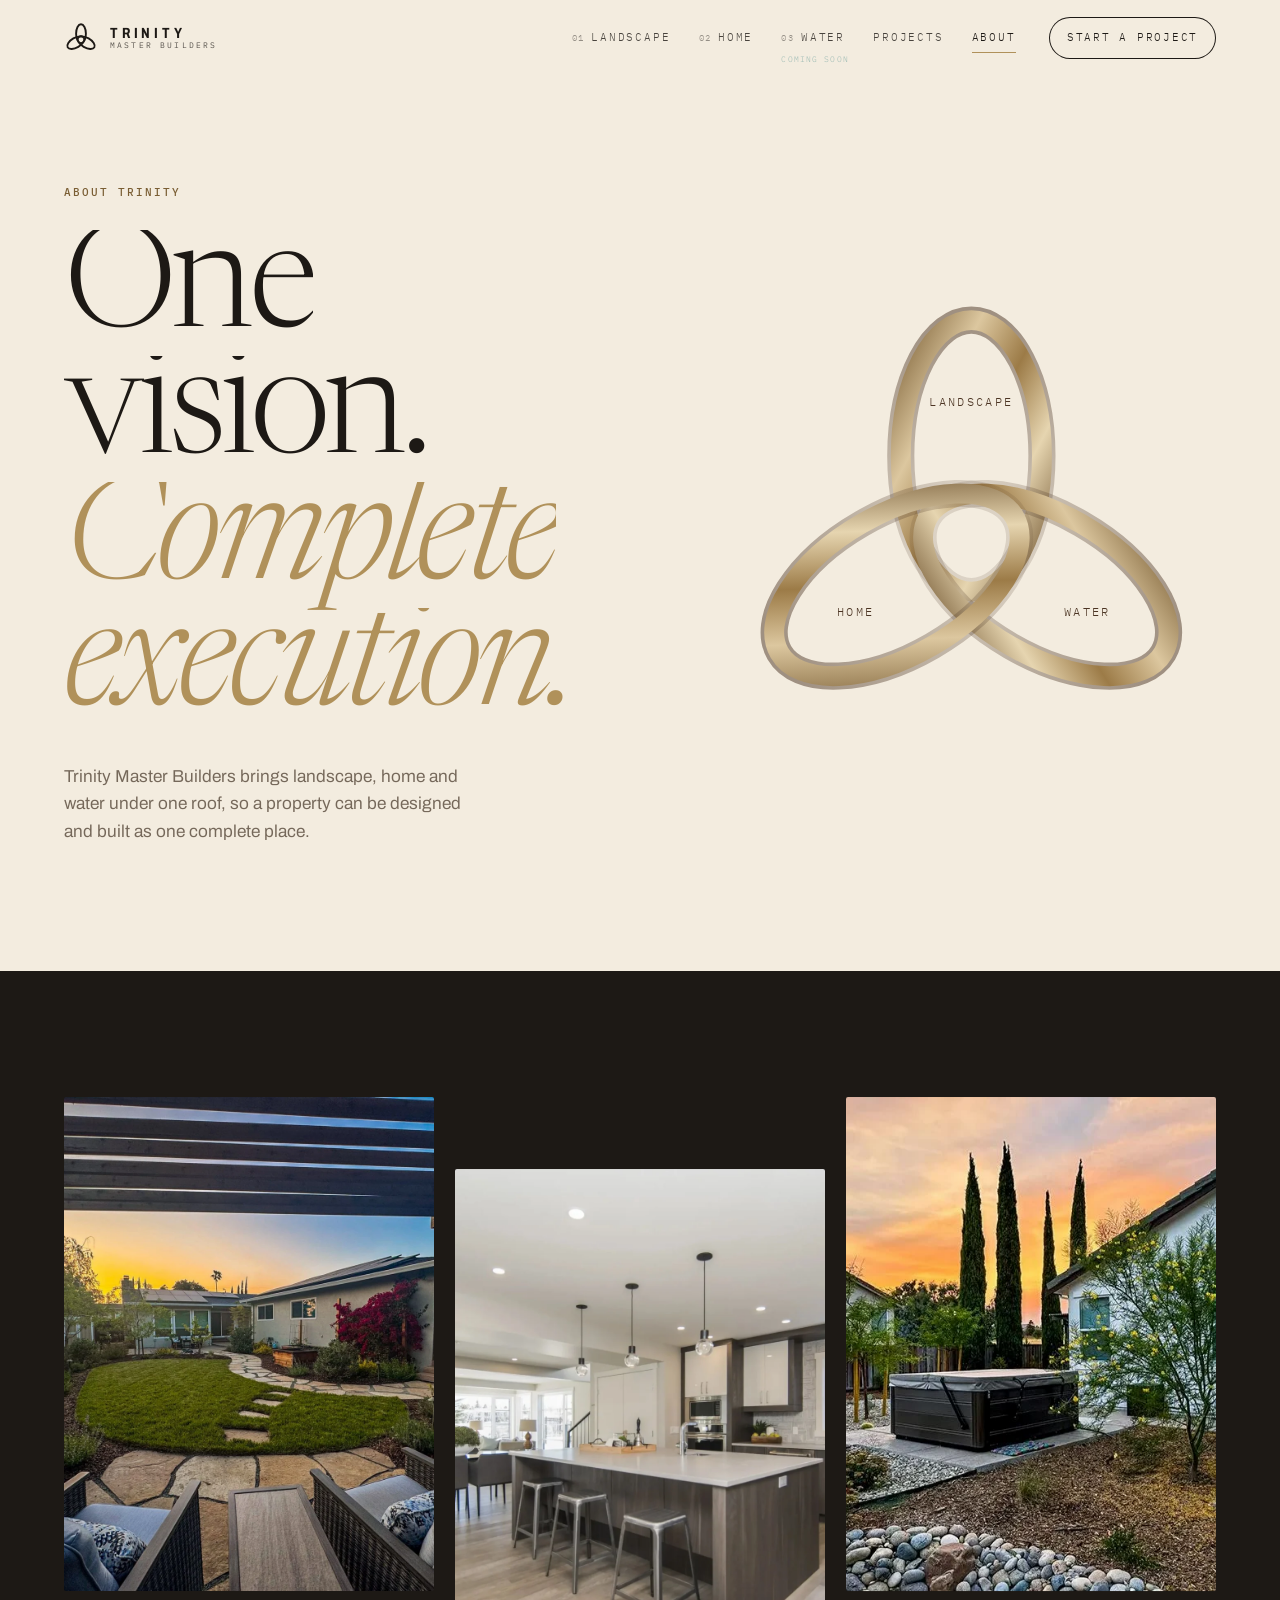
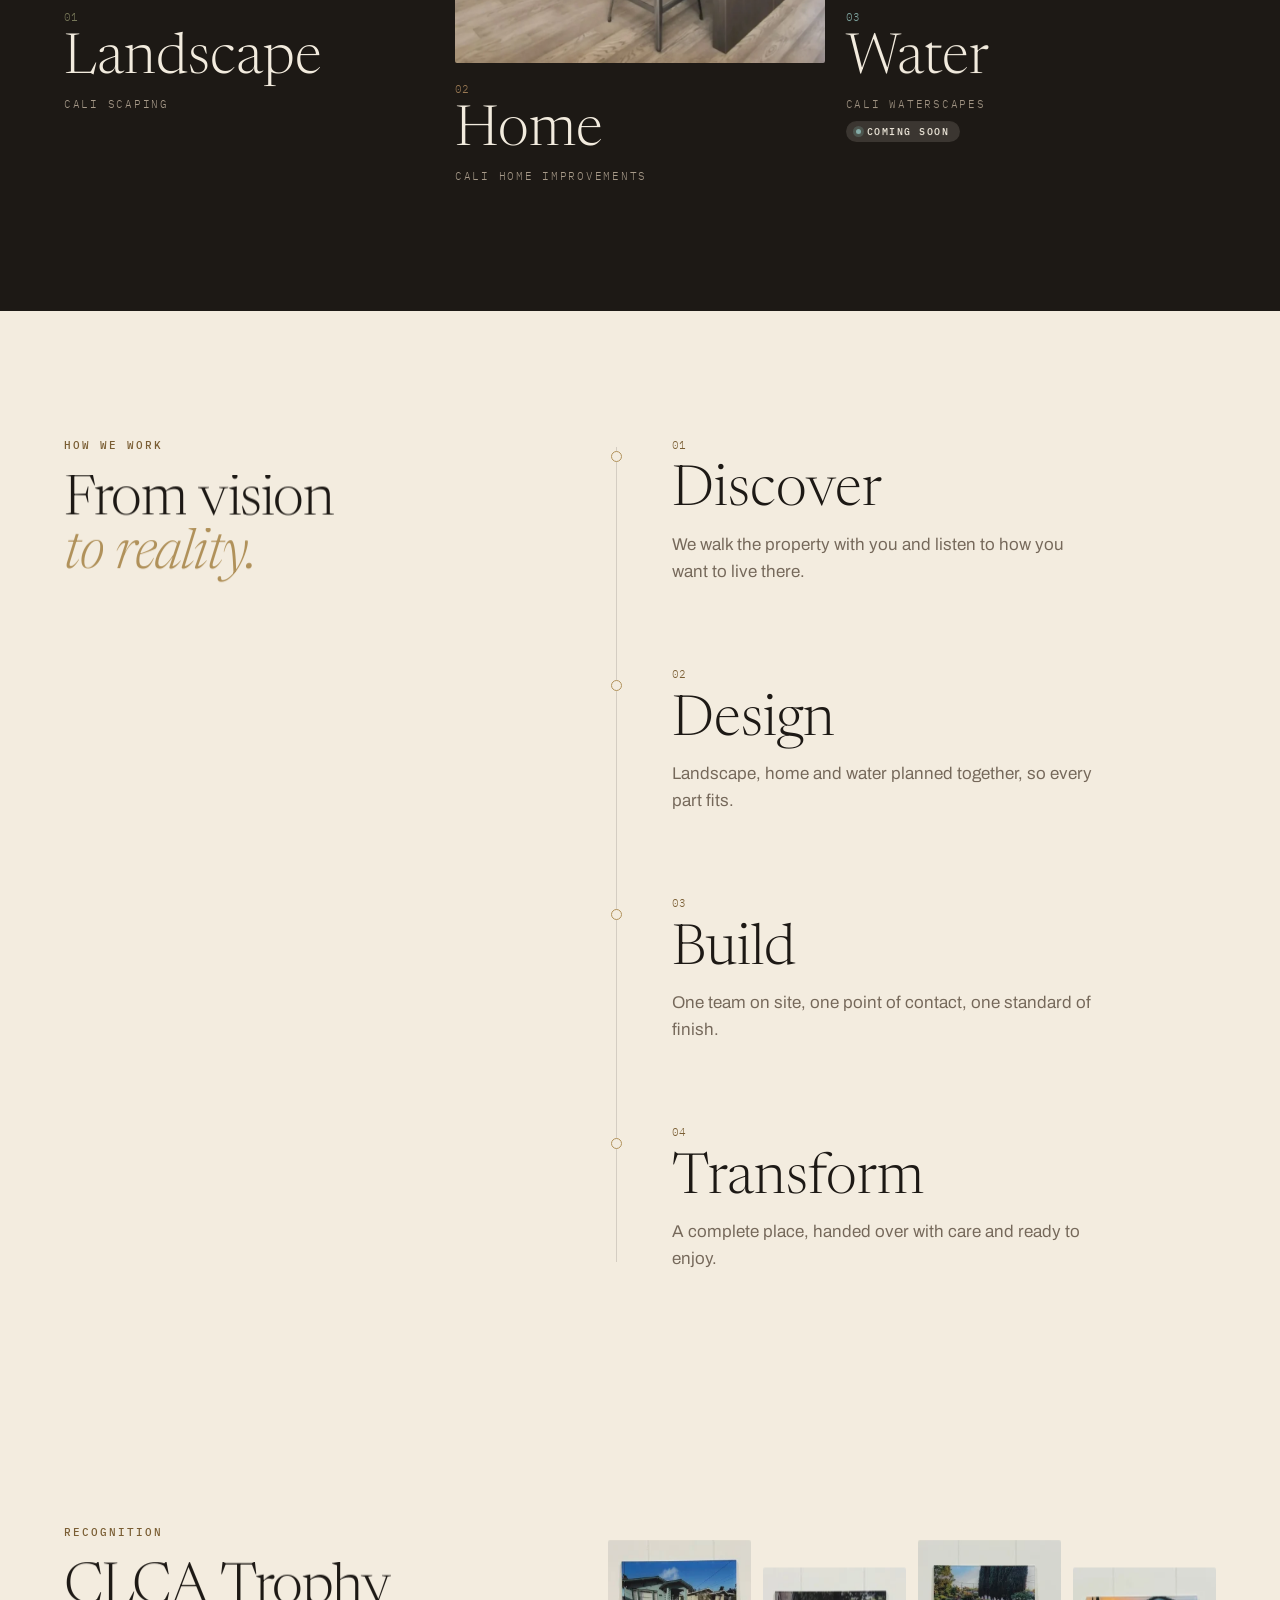
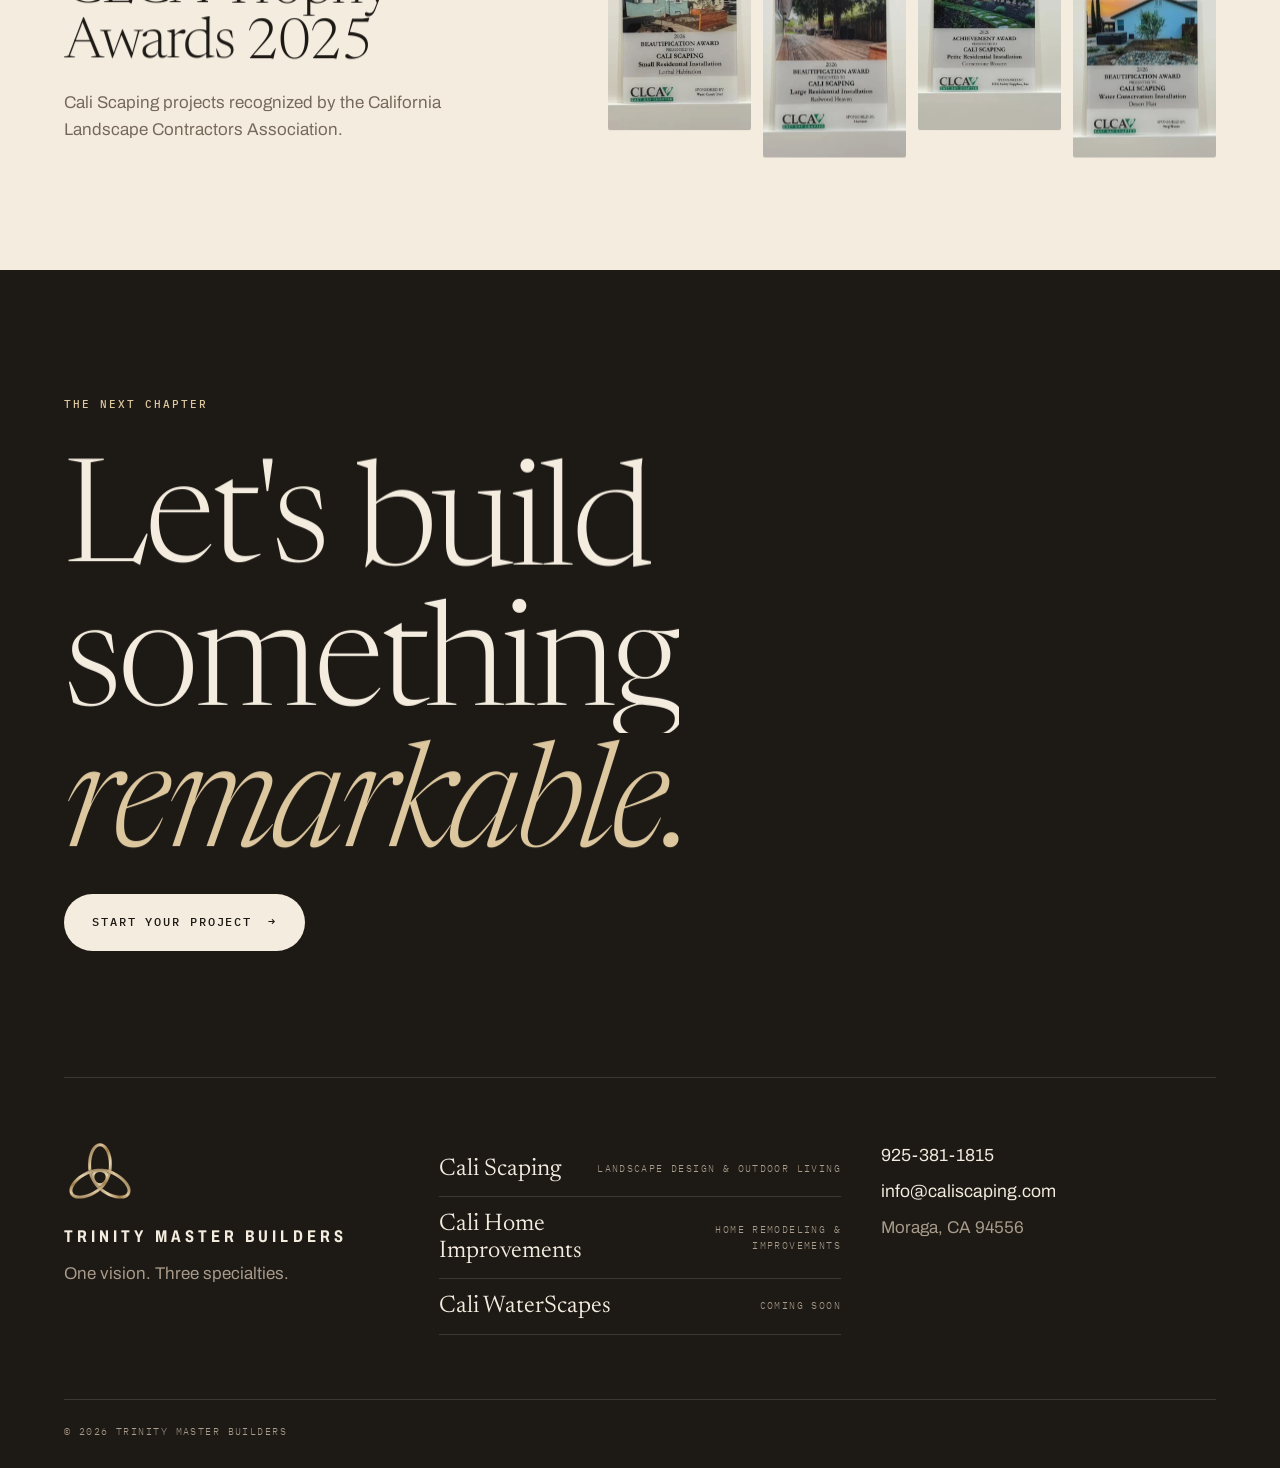
==== about/index.html @ 062528ce "Trinity Master Builders website preview Co-Authored-By: Claude Opus 5.5 <noreply@anthropic.com>" ====
<!doctype html>
<html lang="en-US">
<head>
<meta name="robots" content="noindex, nofollow">
<meta charset="UTF-8">
<meta name="viewport" content="width=device-width, initial-scale=1, viewport-fit=cover">
<meta name="theme-color" content="#1D1915">
<title>About Trinity &#8211; Trinity Master Builders</title>
<meta name='robots' content='max-image-preview:large' />
<link rel="preconnect" href="https://fonts.googleapis.com"><link rel="preconnect" href="https://fonts.gstatic.com" crossorigin>
<script id="trinity-config" type="application/json">{"demo":true,"restUrl":"https:\/\/andcefa90.github.io\/trinity-master-builders\/wp-json\/trinity\/v1\/","nonce":"6b22378cf2","themeUrl":"https:\/\/andcefa90.github.io\/trinity-master-builders\/wp-content\/themes\/trinity","intro":true,"lines":[{"slug":"landscape","name":"Landscape","brand":"Cali Scaping","comingSoon":false,"accent":"#78785A"},{"slug":"home-improvements","name":"Home","brand":"Cali Home Improvements","comingSoon":false,"accent":"#9A7A55"},{"slug":"water","name":"Water","brand":"Cali WaterScapes","comingSoon":true,"accent":"#86AEA9"}]}</script>
<script>(function(d){d.classList.add('js');if(matchMedia('(prefers-reduced-motion: reduce)').matches)d.classList.add('reduced');try{var w=sessionStorage.getItem('trinity-curtain');if(w!==null){d.classList.add('curtain-in');d.setAttribute('data-curtain',w);}}catch(e){}})(document.documentElement);</script>
<link rel='dns-prefetch' href='//fonts.googleapis.com' />
<script>window.dataLayer=window.dataLayer||[];</script>
<link rel="alternate" title="oEmbed (JSON)" type="application/json+oembed" href="https://andcefa90.github.io/trinity-master-builders/wp-json/oembed/1.0/embed?url=http%3A%2F%2F127.0.0.1%3A9400%2Fabout%2F" />
<link rel="alternate" title="oEmbed (XML)" type="text/xml+oembed" href="https://andcefa90.github.io/trinity-master-builders/wp-json/oembed/1.0/embed?url=http%3A%2F%2F127.0.0.1%3A9400%2Fabout%2F&#038;format=xml" />
<meta name="description" content="">
<meta property="og:type" content="website">
<meta property="og:title" content="About Trinity &#8211; Trinity Master Builders">
<meta property="og:description" content="">
<meta property="og:url" content="https://andcefa90.github.io/trinity-master-builders/about/">
<meta property="og:site_name" content="Trinity Master Builders">
<meta property="og:image" content="https://andcefa90.github.io/trinity-master-builders/wp-content/uploads/2026/11/landscape-pergola-sunset-1200x900.webp">
<meta name="twitter:card" content="summary_large_image">
<meta name="twitter:title" content="About Trinity &#8211; Trinity Master Builders">
<meta name="twitter:description" content="">
<meta name="twitter:image" content="https://andcefa90.github.io/trinity-master-builders/wp-content/uploads/2026/11/landscape-pergola-sunset-1200x900.webp">
<style id="wp-img-auto-sizes-contain-inline-css">
img:is([sizes=auto i],[sizes^="auto," i]){contain-intrinsic-size:3000px 1500px}
/*# sourceURL=wp-img-auto-sizes-contain-inline-css */
</style>

<style id="global-styles-inline-css">
:root{--wp--preset--aspect-ratio--square: 1;--wp--preset--aspect-ratio--4-3: 4/3;--wp--preset--aspect-ratio--3-4: 3/4;--wp--preset--aspect-ratio--3-2: 3/2;--wp--preset--aspect-ratio--2-3: 2/3;--wp--preset--aspect-ratio--16-9: 16/9;--wp--preset--aspect-ratio--9-16: 9/16;--wp--preset--color--black: #000000;--wp--preset--color--cyan-bluish-gray: #abb8c3;--wp--preset--color--white: #ffffff;--wp--preset--color--pale-pink: #f78da7;--wp--preset--color--vivid-red: #cf2e2e;--wp--preset--color--luminous-vivid-orange: #ff6900;--wp--preset--color--luminous-vivid-amber: #fcb900;--wp--preset--color--light-green-cyan: #7bdcb5;--wp--preset--color--vivid-green-cyan: #00d084;--wp--preset--color--pale-cyan-blue: #8ed1fc;--wp--preset--color--vivid-cyan-blue: #0693e3;--wp--preset--color--vivid-purple: #9b51e0;--wp--preset--gradient--vivid-cyan-blue-to-vivid-purple: linear-gradient(135deg,rgb(6,147,227) 0%,rgb(155,81,224) 100%);--wp--preset--gradient--light-green-cyan-to-vivid-green-cyan: linear-gradient(135deg,rgb(122,220,180) 0%,rgb(0,208,130) 100%);--wp--preset--gradient--luminous-vivid-amber-to-luminous-vivid-orange: linear-gradient(135deg,rgb(252,185,0) 0%,rgb(255,105,0) 100%);--wp--preset--gradient--luminous-vivid-orange-to-vivid-red: linear-gradient(135deg,rgb(255,105,0) 0%,rgb(207,46,46) 100%);--wp--preset--gradient--very-light-gray-to-cyan-bluish-gray: linear-gradient(135deg,rgb(238,238,238) 0%,rgb(169,184,195) 100%);--wp--preset--gradient--cool-to-warm-spectrum: linear-gradient(135deg,rgb(74,234,220) 0%,rgb(151,120,209) 20%,rgb(207,42,186) 40%,rgb(238,44,130) 60%,rgb(251,105,98) 80%,rgb(254,248,76) 100%);--wp--preset--gradient--blush-light-purple: linear-gradient(135deg,rgb(255,206,236) 0%,rgb(152,150,240) 100%);--wp--preset--gradient--blush-bordeaux: linear-gradient(135deg,rgb(254,205,165) 0%,rgb(254,45,45) 50%,rgb(107,0,62) 100%);--wp--preset--gradient--luminous-dusk: linear-gradient(135deg,rgb(255,203,112) 0%,rgb(199,81,192) 50%,rgb(65,88,208) 100%);--wp--preset--gradient--pale-ocean: linear-gradient(135deg,rgb(255,245,203) 0%,rgb(182,227,212) 50%,rgb(51,167,181) 100%);--wp--preset--gradient--electric-grass: linear-gradient(135deg,rgb(202,248,128) 0%,rgb(113,206,126) 100%);--wp--preset--gradient--midnight: linear-gradient(135deg,rgb(2,3,129) 0%,rgb(40,116,252) 100%);--wp--preset--font-size--small: 13px;--wp--preset--font-size--medium: 20px;--wp--preset--font-size--large: 36px;--wp--preset--font-size--x-large: 42px;--wp--preset--spacing--20: 0.44rem;--wp--preset--spacing--30: 0.67rem;--wp--preset--spacing--40: 1rem;--wp--preset--spacing--50: 1.5rem;--wp--preset--spacing--60: 2.25rem;--wp--preset--spacing--70: 3.38rem;--wp--preset--spacing--80: 5.06rem;--wp--preset--shadow--natural: 6px 6px 9px rgba(0, 0, 0, 0.2);--wp--preset--shadow--deep: 12px 12px 50px rgba(0, 0, 0, 0.4);--wp--preset--shadow--sharp: 6px 6px 0px rgba(0, 0, 0, 0.2);--wp--preset--shadow--outlined: 6px 6px 0px -3px rgb(255, 255, 255), 6px 6px rgb(0, 0, 0);--wp--preset--shadow--crisp: 6px 6px 0px rgb(0, 0, 0);}.wp-block-button{--wp--preset--dimension--25: 25%;--wp--preset--dimension--50: 50%;--wp--preset--dimension--75: 75%;--wp--preset--dimension--100: 100%;}:where(body) { margin: 0; }:where(.is-layout-flex){gap: 0.5em;}:where(.is-layout-grid){gap: 0.5em;}body .is-layout-flex{display: flex;}.is-layout-flex{flex-wrap: wrap;align-items: center;}.is-layout-flex > :is(*, div){margin: 0;}body .is-layout-grid{display: grid;}.is-layout-grid > :is(*, div){margin: 0;}body{padding-top: 0px;padding-right: 0px;padding-bottom: 0px;padding-left: 0px;}:root :where(.wp-element-button, .wp-block-button__link){background-color: #32373c;border-width: 0;color: #fff;font-family: inherit;font-size: inherit;font-style: inherit;font-weight: inherit;letter-spacing: inherit;line-height: inherit;padding-top: calc(0.667em + 2px);padding-right: calc(1.333em + 2px);padding-bottom: calc(0.667em + 2px);padding-left: calc(1.333em + 2px);text-decoration: none;text-transform: inherit;}.has-black-color{color: var(--wp--preset--color--black) !important;}.has-cyan-bluish-gray-color{color: var(--wp--preset--color--cyan-bluish-gray) !important;}.has-white-color{color: var(--wp--preset--color--white) !important;}.has-pale-pink-color{color: var(--wp--preset--color--pale-pink) !important;}.has-vivid-red-color{color: var(--wp--preset--color--vivid-red) !important;}.has-luminous-vivid-orange-color{color: var(--wp--preset--color--luminous-vivid-orange) !important;}.has-luminous-vivid-amber-color{color: var(--wp--preset--color--luminous-vivid-amber) !important;}.has-light-green-cyan-color{color: var(--wp--preset--color--light-green-cyan) !important;}.has-vivid-green-cyan-color{color: var(--wp--preset--color--vivid-green-cyan) !important;}.has-pale-cyan-blue-color{color: var(--wp--preset--color--pale-cyan-blue) !important;}.has-vivid-cyan-blue-color{color: var(--wp--preset--color--vivid-cyan-blue) !important;}.has-vivid-purple-color{color: var(--wp--preset--color--vivid-purple) !important;}.has-black-background-color{background-color: var(--wp--preset--color--black) !important;}.has-cyan-bluish-gray-background-color{background-color: var(--wp--preset--color--cyan-bluish-gray) !important;}.has-white-background-color{background-color: var(--wp--preset--color--white) !important;}.has-pale-pink-background-color{background-color: var(--wp--preset--color--pale-pink) !important;}.has-vivid-red-background-color{background-color: var(--wp--preset--color--vivid-red) !important;}.has-luminous-vivid-orange-background-color{background-color: var(--wp--preset--color--luminous-vivid-orange) !important;}.has-luminous-vivid-amber-background-color{background-color: var(--wp--preset--color--luminous-vivid-amber) !important;}.has-light-green-cyan-background-color{background-color: var(--wp--preset--color--light-green-cyan) !important;}.has-vivid-green-cyan-background-color{background-color: var(--wp--preset--color--vivid-green-cyan) !important;}.has-pale-cyan-blue-background-color{background-color: var(--wp--preset--color--pale-cyan-blue) !important;}.has-vivid-cyan-blue-background-color{background-color: var(--wp--preset--color--vivid-cyan-blue) !important;}.has-vivid-purple-background-color{background-color: var(--wp--preset--color--vivid-purple) !important;}.has-black-border-color{border-color: var(--wp--preset--color--black) !important;}.has-cyan-bluish-gray-border-color{border-color: var(--wp--preset--color--cyan-bluish-gray) !important;}.has-white-border-color{border-color: var(--wp--preset--color--white) !important;}.has-pale-pink-border-color{border-color: var(--wp--preset--color--pale-pink) !important;}.has-vivid-red-border-color{border-color: var(--wp--preset--color--vivid-red) !important;}.has-luminous-vivid-orange-border-color{border-color: var(--wp--preset--color--luminous-vivid-orange) !important;}.has-luminous-vivid-amber-border-color{border-color: var(--wp--preset--color--luminous-vivid-amber) !important;}.has-light-green-cyan-border-color{border-color: var(--wp--preset--color--light-green-cyan) !important;}.has-vivid-green-cyan-border-color{border-color: var(--wp--preset--color--vivid-green-cyan) !important;}.has-pale-cyan-blue-border-color{border-color: var(--wp--preset--color--pale-cyan-blue) !important;}.has-vivid-cyan-blue-border-color{border-color: var(--wp--preset--color--vivid-cyan-blue) !important;}.has-vivid-purple-border-color{border-color: var(--wp--preset--color--vivid-purple) !important;}.has-vivid-cyan-blue-to-vivid-purple-gradient-background{background: var(--wp--preset--gradient--vivid-cyan-blue-to-vivid-purple) !important;}.has-light-green-cyan-to-vivid-green-cyan-gradient-background{background: var(--wp--preset--gradient--light-green-cyan-to-vivid-green-cyan) !important;}.has-luminous-vivid-amber-to-luminous-vivid-orange-gradient-background{background: var(--wp--preset--gradient--luminous-vivid-amber-to-luminous-vivid-orange) !important;}.has-luminous-vivid-orange-to-vivid-red-gradient-background{background: var(--wp--preset--gradient--luminous-vivid-orange-to-vivid-red) !important;}.has-very-light-gray-to-cyan-bluish-gray-gradient-background{background: var(--wp--preset--gradient--very-light-gray-to-cyan-bluish-gray) !important;}.has-cool-to-warm-spectrum-gradient-background{background: var(--wp--preset--gradient--cool-to-warm-spectrum) !important;}.has-blush-light-purple-gradient-background{background: var(--wp--preset--gradient--blush-light-purple) !important;}.has-blush-bordeaux-gradient-background{background: var(--wp--preset--gradient--blush-bordeaux) !important;}.has-luminous-dusk-gradient-background{background: var(--wp--preset--gradient--luminous-dusk) !important;}.has-pale-ocean-gradient-background{background: var(--wp--preset--gradient--pale-ocean) !important;}.has-electric-grass-gradient-background{background: var(--wp--preset--gradient--electric-grass) !important;}.has-midnight-gradient-background{background: var(--wp--preset--gradient--midnight) !important;}.has-small-font-size{font-size: var(--wp--preset--font-size--small) !important;}.has-medium-font-size{font-size: var(--wp--preset--font-size--medium) !important;}.has-large-font-size{font-size: var(--wp--preset--font-size--large) !important;}.has-x-large-font-size{font-size: var(--wp--preset--font-size--x-large) !important;}
/*# sourceURL=global-styles-inline-css */
</style>

<link rel='stylesheet' id='trinity-fonts-css' href='https://fonts.googleapis.com/css2?family=Newsreader:ital,opsz,wght@0,6..72,300..500;1,6..72,300..500&#038;family=Archivo:wdth,wght@62..125,300..700&#038;family=IBM+Plex+Mono:wght@400;500&#038;display=swap' media='all' />
<link rel='stylesheet' id='trinity-tokens-css' href='https://andcefa90.github.io/trinity-master-builders/wp-content/themes/trinity/assets/css/tokens.css?ver=1.0.0' media='all' />
<link rel='stylesheet' id='trinity-base-css' href='https://andcefa90.github.io/trinity-master-builders/wp-content/themes/trinity/assets/css/base.css?ver=1.0.0' media='all' />
<link rel='stylesheet' id='trinity-components-css' href='https://andcefa90.github.io/trinity-master-builders/wp-content/themes/trinity/assets/css/components.css?ver=1.0.0' media='all' />
<link rel='stylesheet' id='trinity-view-css' href='https://andcefa90.github.io/trinity-master-builders/wp-content/themes/trinity/assets/css/page.css?ver=1.0.0' media='all' />
<script data-wp-strategy="defer" defer id="gsap-js" src="https://andcefa90.github.io/trinity-master-builders/wp-content/themes/trinity/assets/vendor/gsap.min.js?ver=3.12.5"></script>
<script data-wp-strategy="defer" defer id="gsap-scrolltrigger-js" src="https://andcefa90.github.io/trinity-master-builders/wp-content/themes/trinity/assets/vendor/ScrollTrigger.min.js?ver=3.12.5"></script>
<script data-wp-strategy="defer" defer id="lenis-js" src="https://andcefa90.github.io/trinity-master-builders/wp-content/themes/trinity/assets/vendor/lenis.min.js?ver=1.1.13"></script>
<link rel="https://api.w.org/" href="https://andcefa90.github.io/trinity-master-builders/wp-json/" /><link rel="alternate" title="JSON" type="application/json" href="https://andcefa90.github.io/trinity-master-builders/wp-json/wp/v2/pages/57" /><link rel="EditURI" type="application/rsd+xml" title="RSD" href="https://andcefa90.github.io/trinity-master-builders/xmlrpc.php?rsd" />
<link rel="canonical" href="https://andcefa90.github.io/trinity-master-builders/about/" />
<link rel='shortlink' href='https://andcefa90.github.io/trinity-master-builders/?p=57' />
</head>
<body class="wp-singular page-template-default page page-id-57 wp-embed-responsive wp-theme-trinity">
<a class="skip-link" href="#main">Skip to content</a>


<div class="curtain" aria-hidden="true"><div class="curtain__panel"></div><div class="curtain__mark"><svg class="tri tri--curtain" viewBox="-270 -265 540 470" aria-hidden="true" focusable="false"><defs><linearGradient id="tri36071" x1="0" y1="0" x2="1" y2="1"><stop offset="0" stop-color="#7A5E34"/><stop offset=".28" stop-color="#DCC79F"/><stop offset=".5" stop-color="#9C7B47"/><stop offset=".72" stop-color="#E6D5B0"/><stop offset="1" stop-color="#6B4F2A"/></linearGradient><linearGradient id="tri36071d" x1="0" y1="0" x2="0" y2="1"><stop offset="0" stop-color="#4B3423" stop-opacity=".5"/><stop offset="1" stop-color="#4B3423" stop-opacity=".12"/></linearGradient></defs><g class="tri__g" data-ring="0" transform="rotate(0)"><ellipse class="tri__guide" cx="0" cy="-95" rx="78" ry="150"/><ellipse class="tri__shade" cx="0" cy="-95" rx="78" ry="150" stroke="url(#tri36071d)"/><ellipse class="tri__ring" cx="0" cy="-95" rx="78" ry="150" stroke="currentColor"/></g><g class="tri__g" data-ring="1" transform="rotate(120)"><ellipse class="tri__guide" cx="0" cy="-95" rx="78" ry="150"/><ellipse class="tri__shade" cx="0" cy="-95" rx="78" ry="150" stroke="url(#tri36071d)"/><ellipse class="tri__ring" cx="0" cy="-95" rx="78" ry="150" stroke="currentColor"/></g><g class="tri__g" data-ring="2" transform="rotate(240)"><ellipse class="tri__guide" cx="0" cy="-95" rx="78" ry="150"/><ellipse class="tri__shade" cx="0" cy="-95" rx="78" ry="150" stroke="url(#tri36071d)"/><ellipse class="tri__ring" cx="0" cy="-95" rx="78" ry="150" stroke="currentColor"/></g></svg></div></div>

<header class="site-header" id="site-header">
	<div class="site-header__inner">
		<a class="brand" href="https://andcefa90.github.io/trinity-master-builders/" aria-label="Trinity Master Builders, home">
			<svg class="tri tri--brand" viewBox="-270 -265 540 470" aria-hidden="true" focusable="false"><defs><linearGradient id="tri52543" x1="0" y1="0" x2="1" y2="1"><stop offset="0" stop-color="#7A5E34"/><stop offset=".28" stop-color="#DCC79F"/><stop offset=".5" stop-color="#9C7B47"/><stop offset=".72" stop-color="#E6D5B0"/><stop offset="1" stop-color="#6B4F2A"/></linearGradient><linearGradient id="tri52543d" x1="0" y1="0" x2="0" y2="1"><stop offset="0" stop-color="#4B3423" stop-opacity=".5"/><stop offset="1" stop-color="#4B3423" stop-opacity=".12"/></linearGradient></defs><g class="tri__g" data-ring="0" transform="rotate(0)"><ellipse class="tri__guide" cx="0" cy="-95" rx="78" ry="150"/><ellipse class="tri__shade" cx="0" cy="-95" rx="78" ry="150" stroke="url(#tri52543d)"/><ellipse class="tri__ring" cx="0" cy="-95" rx="78" ry="150" stroke="currentColor"/></g><g class="tri__g" data-ring="1" transform="rotate(120)"><ellipse class="tri__guide" cx="0" cy="-95" rx="78" ry="150"/><ellipse class="tri__shade" cx="0" cy="-95" rx="78" ry="150" stroke="url(#tri52543d)"/><ellipse class="tri__ring" cx="0" cy="-95" rx="78" ry="150" stroke="currentColor"/></g><g class="tri__g" data-ring="2" transform="rotate(240)"><ellipse class="tri__guide" cx="0" cy="-95" rx="78" ry="150"/><ellipse class="tri__shade" cx="0" cy="-95" rx="78" ry="150" stroke="url(#tri52543d)"/><ellipse class="tri__ring" cx="0" cy="-95" rx="78" ry="150" stroke="currentColor"/></g></svg>			<span class="brand__word">Trinity<span class="brand__sub">Master Builders</span></span>
		</a>
		<nav class="primary-nav" aria-label="Primary">
			<ul>
									<li>
						<a href="https://andcefa90.github.io/trinity-master-builders/landscape/" data-world="landscape" >
							<span class="nav-num">01</span>Landscape													</a>
					</li>
									<li>
						<a href="https://andcefa90.github.io/trinity-master-builders/home-improvements/" data-world="home-improvements" >
							<span class="nav-num">02</span>Home													</a>
					</li>
									<li>
						<a href="https://andcefa90.github.io/trinity-master-builders/water/" data-world="water" >
							<span class="nav-num">03</span>Water							<span class="nav-soon">Coming soon</span>						</a>
					</li>
								<li><a href="https://andcefa90.github.io/trinity-master-builders/projects/" >Projects</a></li>
				<li><a href="https://andcefa90.github.io/trinity-master-builders/about/" aria-current="page">About</a></li>
			</ul>
		</nav>
		<a class="header-cta" href="https://andcefa90.github.io/trinity-master-builders/start/" data-track="cta_click" data-track-label="Header: Start a project">Start a project</a>
		<button class="menu-toggle" type="button" aria-expanded="false" aria-controls="menu-panel"><span class="screen-reader-text">Menu</span><i></i><i></i></button>
	</div>
	<div class="scroll-progress" aria-hidden="true"><i></i></div>
</header>

<div class="menu-panel" id="menu-panel" hidden>
	<nav aria-label="Mobile">
		<ol class="menu-panel__worlds">
							<li style="--accent:#78785A">
					<a href="https://andcefa90.github.io/trinity-master-builders/landscape/" data-world="landscape">
						<span class="menu-panel__media"><img width="300" height="225" src="https://andcefa90.github.io/trinity-master-builders/wp-content/uploads/2026/11/landscape-pergola-sunset-300x225.webp" class="attachment-medium size-medium" alt="" loading="lazy" decoding="async" srcset="https://andcefa90.github.io/trinity-master-builders/wp-content/uploads/2026/11/landscape-pergola-sunset-300x225.webp 300w, https://andcefa90.github.io/trinity-master-builders/wp-content/uploads/2026/11/landscape-pergola-sunset-1024x768.webp 1024w, https://andcefa90.github.io/trinity-master-builders/wp-content/uploads/2026/11/landscape-pergola-sunset-768x576.webp 768w, https://andcefa90.github.io/trinity-master-builders/wp-content/uploads/2026/11/landscape-pergola-sunset-1536x1152.webp 1536w, https://andcefa90.github.io/trinity-master-builders/wp-content/uploads/2026/11/landscape-pergola-sunset-1800x1350.webp 1800w, https://andcefa90.github.io/trinity-master-builders/wp-content/uploads/2026/11/landscape-pergola-sunset-1200x900.webp 1200w, https://andcefa90.github.io/trinity-master-builders/wp-content/uploads/2026/11/landscape-pergola-sunset.webp 1920w" sizes="auto, (max-width: 300px) 100vw, 300px" /></span>
						<span class="menu-panel__label"><small>Cali Scaping</small>Landscape</span>
											</a>
				</li>
							<li style="--accent:#9A7A55">
					<a href="https://andcefa90.github.io/trinity-master-builders/home-improvements/" data-world="home-improvements">
						<span class="menu-panel__media"><img width="300" height="200" src="https://andcefa90.github.io/trinity-master-builders/wp-content/uploads/2026/11/home-kitchen-island-300x200.webp" class="attachment-medium size-medium" alt="" loading="lazy" decoding="async" srcset="https://andcefa90.github.io/trinity-master-builders/wp-content/uploads/2026/11/home-kitchen-island-300x200.webp 300w, https://andcefa90.github.io/trinity-master-builders/wp-content/uploads/2026/11/home-kitchen-island-1024x683.webp 1024w, https://andcefa90.github.io/trinity-master-builders/wp-content/uploads/2026/11/home-kitchen-island-768x512.webp 768w, https://andcefa90.github.io/trinity-master-builders/wp-content/uploads/2026/11/home-kitchen-island-1536x1025.webp 1536w, https://andcefa90.github.io/trinity-master-builders/wp-content/uploads/2026/11/home-kitchen-island-1349x900.webp 1349w, https://andcefa90.github.io/trinity-master-builders/wp-content/uploads/2026/11/home-kitchen-island.webp 1920w" sizes="auto, (max-width: 300px) 100vw, 300px" /></span>
						<span class="menu-panel__label"><small>Cali Home Improvements</small>Home</span>
											</a>
				</li>
							<li style="--accent:#86AEA9">
					<a href="https://andcefa90.github.io/trinity-master-builders/water/" data-world="water">
						<span class="menu-panel__media"><img width="300" height="290" src="https://andcefa90.github.io/trinity-master-builders/wp-content/uploads/2026/11/landscape-spa-300x290.webp" class="attachment-medium size-medium" alt="" loading="lazy" decoding="async" srcset="https://andcefa90.github.io/trinity-master-builders/wp-content/uploads/2026/11/landscape-spa-300x290.webp 300w, https://andcefa90.github.io/trinity-master-builders/wp-content/uploads/2026/11/landscape-spa.webp 628w" sizes="auto, (max-width: 300px) 100vw, 300px" /></span>
						<span class="menu-panel__label"><small>Cali WaterScapes</small>Water</span>
						<span class="badge">Coming soon</span>					</a>
				</li>
					</ol>
		<ul class="menu-panel__links">
			<li><a href="https://andcefa90.github.io/trinity-master-builders/projects/">Projects</a></li>
			<li><a href="https://andcefa90.github.io/trinity-master-builders/about/">About</a></li>
			<li><a href="https://andcefa90.github.io/trinity-master-builders/start/" class="is-accent">Start a project</a></li>
		</ul>
		<p class="menu-panel__contact"><a href="tel:9253811815" data-track="phone_click">925-381-1815</a></p>
	</nav>
</div>

<div class="cursor" aria-hidden="true"><span class="cursor__label"></span></div>

<main id="main" class="site-main">
<section class="about-hero" data-tone="light">
	<div class="wrap about-hero__grid">
		<div>
			<p class="eyebrow">About Trinity</p>
			<h1 class="about-hero__title" data-split>One vision. <em>Complete execution.</em></h1>
			<p class="about-hero__lede">Trinity Master Builders brings landscape, home and water under one roof, so a property can be designed and built as one complete place.</p>
		</div>
		<div class="about-hero__mark" data-module="symbol-draw">
			<svg class="tri tri--about" viewBox="-270 -265 540 470" role="img"><title>Trinity: Landscape, Home and Water</title><defs><linearGradient id="tri6099" x1="0" y1="0" x2="1" y2="1"><stop offset="0" stop-color="#7A5E34"/><stop offset=".28" stop-color="#DCC79F"/><stop offset=".5" stop-color="#9C7B47"/><stop offset=".72" stop-color="#E6D5B0"/><stop offset="1" stop-color="#6B4F2A"/></linearGradient><linearGradient id="tri6099d" x1="0" y1="0" x2="0" y2="1"><stop offset="0" stop-color="#4B3423" stop-opacity=".5"/><stop offset="1" stop-color="#4B3423" stop-opacity=".12"/></linearGradient></defs><g class="tri__g" data-ring="0" transform="rotate(0)"><ellipse class="tri__guide" cx="0" cy="-95" rx="78" ry="150"/><ellipse class="tri__shade" cx="0" cy="-95" rx="78" ry="150" stroke="url(#tri6099d)"/><ellipse class="tri__ring" cx="0" cy="-95" rx="78" ry="150" stroke="url(#tri6099)"/></g><g class="tri__g" data-ring="1" transform="rotate(120)"><ellipse class="tri__guide" cx="0" cy="-95" rx="78" ry="150"/><ellipse class="tri__shade" cx="0" cy="-95" rx="78" ry="150" stroke="url(#tri6099d)"/><ellipse class="tri__ring" cx="0" cy="-95" rx="78" ry="150" stroke="url(#tri6099)"/></g><g class="tri__g" data-ring="2" transform="rotate(240)"><ellipse class="tri__guide" cx="0" cy="-95" rx="78" ry="150"/><ellipse class="tri__shade" cx="0" cy="-95" rx="78" ry="150" stroke="url(#tri6099d)"/><ellipse class="tri__ring" cx="0" cy="-95" rx="78" ry="150" stroke="url(#tri6099)"/></g><text class="tri__label" x="0" y="-150">Landscape</text><text class="tri__label" x="-128" y="82">Home</text><text class="tri__label" x="128" y="82">Water</text></svg>		</div>
	</div>
</section>

<section class="disciplines" data-tone="dark">
	<div class="wrap">
		<ol class="disciplines__list">
							<li style="--accent:#78785A" data-reveal>
					<a href="https://andcefa90.github.io/trinity-master-builders/landscape/" data-world="landscape" data-cursor="Enter">
						<span class="disciplines__media"><img width="900" height="1200" src="https://andcefa90.github.io/trinity-master-builders/wp-content/uploads/2026/11/landscape-pergola-sunset-900x1200.webp" class="attachment-trinity-tall size-trinity-tall" alt="" loading="lazy" decoding="async" /></span>
						<span class="disciplines__n">01</span>
						<span class="disciplines__name">Landscape</span>
						<span class="disciplines__brand">Cali Scaping</span>
											</a>
				</li>
							<li style="--accent:#9A7A55" data-reveal>
					<a href="https://andcefa90.github.io/trinity-master-builders/home-improvements/" data-world="home-improvements" data-cursor="Enter">
						<span class="disciplines__media"><img width="900" height="1200" src="https://andcefa90.github.io/trinity-master-builders/wp-content/uploads/2026/11/home-kitchen-island-900x1200.webp" class="attachment-trinity-tall size-trinity-tall" alt="" loading="lazy" decoding="async" /></span>
						<span class="disciplines__n">02</span>
						<span class="disciplines__name">Home</span>
						<span class="disciplines__brand">Cali Home Improvements</span>
											</a>
				</li>
							<li style="--accent:#86AEA9" data-reveal>
					<a href="https://andcefa90.github.io/trinity-master-builders/water/" data-world="water" data-cursor="Enter">
						<span class="disciplines__media"><img width="628" height="607" src="https://andcefa90.github.io/trinity-master-builders/wp-content/uploads/2026/11/landscape-spa.webp" class="attachment-trinity-tall size-trinity-tall" alt="" loading="lazy" decoding="async" srcset="https://andcefa90.github.io/trinity-master-builders/wp-content/uploads/2026/11/landscape-spa.webp 628w, https://andcefa90.github.io/trinity-master-builders/wp-content/uploads/2026/11/landscape-spa-300x290.webp 300w" sizes="auto, (max-width: 628px) 100vw, 628px" /></span>
						<span class="disciplines__n">03</span>
						<span class="disciplines__name">Water</span>
						<span class="disciplines__brand">Cali WaterScapes</span>
						<span class="badge badge--light">Coming soon</span>					</a>
				</li>
					</ol>
	</div>
</section>


<section class="process" data-tone="light" data-module="process">
	<div class="wrap process__grid">
		<div class="process__side">
			<p class="eyebrow">How we work</p>
			<h2 class="section-title" data-split>From vision <em>to reality.</em></h2>
		</div>
		<ol class="process__steps">
			<span class="process__track" aria-hidden="true"><i></i></span>
							<li class="process__step"><span class="process__n">01</span><h3>Discover</h3><p>We walk the property with you and listen to how you want to live there.</p></li>
							<li class="process__step"><span class="process__n">02</span><h3>Design</h3><p>Landscape, home and water planned together, so every part fits.</p></li>
							<li class="process__step"><span class="process__n">03</span><h3>Build</h3><p>One team on site, one point of contact, one standard of finish.</p></li>
							<li class="process__step"><span class="process__n">04</span><h3>Transform</h3><p>A complete place, handed over with care and ready to enjoy.</p></li>
					</ol>
	</div>
</section>


<section class="proof" data-tone="light" aria-label="Recognition and client words">
	<div class="wrap">
					<div class="proof__award">
				<div class="proof__award-copy">
					<p class="eyebrow">Recognition</p>
					<h2 class="proof__title" data-split>CLCA Trophy Awards 2025</h2>
					<p class="proof__text">Cali Scaping projects recognized by the California Landscape Contractors Association.</p>				</div>
									<ul class="proof__plaques">
													<li data-reveal><img width="768" height="1024" src="https://andcefa90.github.io/trinity-master-builders/wp-content/uploads/2026/11/award-clca-1-768x1024.webp" class="attachment-medium_large size-medium_large" alt="" loading="lazy" decoding="async" sizes="auto, (min-width: 900px) 14vw, 40vw" srcset="https://andcefa90.github.io/trinity-master-builders/wp-content/uploads/2026/11/award-clca-1-768x1024.webp 768w, https://andcefa90.github.io/trinity-master-builders/wp-content/uploads/2026/11/award-clca-1-225x300.webp 225w, https://andcefa90.github.io/trinity-master-builders/wp-content/uploads/2026/11/award-clca-1-1013x1350.webp 1013w, https://andcefa90.github.io/trinity-master-builders/wp-content/uploads/2026/11/award-clca-1-675x900.webp 675w, https://andcefa90.github.io/trinity-master-builders/wp-content/uploads/2026/11/award-clca-1-900x1200.webp 900w, https://andcefa90.github.io/trinity-master-builders/wp-content/uploads/2026/11/award-clca-1.webp 1080w" /></li>
													<li data-reveal><img width="768" height="1024" src="https://andcefa90.github.io/trinity-master-builders/wp-content/uploads/2026/11/award-clca-2-768x1024.webp" class="attachment-medium_large size-medium_large" alt="" loading="lazy" decoding="async" sizes="auto, (min-width: 900px) 14vw, 40vw" srcset="https://andcefa90.github.io/trinity-master-builders/wp-content/uploads/2026/11/award-clca-2-768x1024.webp 768w, https://andcefa90.github.io/trinity-master-builders/wp-content/uploads/2026/11/award-clca-2-225x300.webp 225w, https://andcefa90.github.io/trinity-master-builders/wp-content/uploads/2026/11/award-clca-2-1013x1350.webp 1013w, https://andcefa90.github.io/trinity-master-builders/wp-content/uploads/2026/11/award-clca-2-675x900.webp 675w, https://andcefa90.github.io/trinity-master-builders/wp-content/uploads/2026/11/award-clca-2-900x1200.webp 900w, https://andcefa90.github.io/trinity-master-builders/wp-content/uploads/2026/11/award-clca-2.webp 1080w" /></li>
													<li data-reveal><img width="768" height="1024" src="https://andcefa90.github.io/trinity-master-builders/wp-content/uploads/2026/11/award-clca-3-768x1024.webp" class="attachment-medium_large size-medium_large" alt="" loading="lazy" decoding="async" sizes="auto, (min-width: 900px) 14vw, 40vw" srcset="https://andcefa90.github.io/trinity-master-builders/wp-content/uploads/2026/11/award-clca-3-768x1024.webp 768w, https://andcefa90.github.io/trinity-master-builders/wp-content/uploads/2026/11/award-clca-3-225x300.webp 225w, https://andcefa90.github.io/trinity-master-builders/wp-content/uploads/2026/11/award-clca-3-1013x1350.webp 1013w, https://andcefa90.github.io/trinity-master-builders/wp-content/uploads/2026/11/award-clca-3-675x900.webp 675w, https://andcefa90.github.io/trinity-master-builders/wp-content/uploads/2026/11/award-clca-3-900x1200.webp 900w, https://andcefa90.github.io/trinity-master-builders/wp-content/uploads/2026/11/award-clca-3.webp 1080w" /></li>
													<li data-reveal><img width="768" height="1024" src="https://andcefa90.github.io/trinity-master-builders/wp-content/uploads/2026/11/award-clca-4-768x1024.webp" class="attachment-medium_large size-medium_large" alt="" loading="lazy" decoding="async" sizes="auto, (min-width: 900px) 14vw, 40vw" srcset="https://andcefa90.github.io/trinity-master-builders/wp-content/uploads/2026/11/award-clca-4-768x1024.webp 768w, https://andcefa90.github.io/trinity-master-builders/wp-content/uploads/2026/11/award-clca-4-225x300.webp 225w, https://andcefa90.github.io/trinity-master-builders/wp-content/uploads/2026/11/award-clca-4-1013x1350.webp 1013w, https://andcefa90.github.io/trinity-master-builders/wp-content/uploads/2026/11/award-clca-4-675x900.webp 675w, https://andcefa90.github.io/trinity-master-builders/wp-content/uploads/2026/11/award-clca-4-900x1200.webp 900w, https://andcefa90.github.io/trinity-master-builders/wp-content/uploads/2026/11/award-clca-4.webp 1080w" /></li>
											</ul>
							</div>
		
		
			</div>
</section>
</main>

<footer class="site-footer" data-tone="dark">
	<div class="wrap">
				<div class="finale">
			<p class="eyebrow">The next chapter</p>
			<h2 class="finale__title" data-split>Let's build something <em>remarkable.</em></h2>
			<a class="btn btn--light" href="https://andcefa90.github.io/trinity-master-builders/start/" data-track="cta_click" data-track-label="Start your project" data-cursor="Explore" data-magnetic><span class="btn__label">Start your project</span><span class="btn__arrow" aria-hidden="true">→</span></a>		</div>
		
		<div class="footer-grid">
			<div class="footer-brand">
				<svg class="tri tri--footer" viewBox="-270 -265 540 470" aria-hidden="true" focusable="false"><defs><linearGradient id="tri48363" x1="0" y1="0" x2="1" y2="1"><stop offset="0" stop-color="#7A5E34"/><stop offset=".28" stop-color="#DCC79F"/><stop offset=".5" stop-color="#9C7B47"/><stop offset=".72" stop-color="#E6D5B0"/><stop offset="1" stop-color="#6B4F2A"/></linearGradient><linearGradient id="tri48363d" x1="0" y1="0" x2="0" y2="1"><stop offset="0" stop-color="#4B3423" stop-opacity=".5"/><stop offset="1" stop-color="#4B3423" stop-opacity=".12"/></linearGradient></defs><g class="tri__g" data-ring="0" transform="rotate(0)"><ellipse class="tri__guide" cx="0" cy="-95" rx="78" ry="150"/><ellipse class="tri__shade" cx="0" cy="-95" rx="78" ry="150" stroke="url(#tri48363d)"/><ellipse class="tri__ring" cx="0" cy="-95" rx="78" ry="150" stroke="url(#tri48363)"/></g><g class="tri__g" data-ring="1" transform="rotate(120)"><ellipse class="tri__guide" cx="0" cy="-95" rx="78" ry="150"/><ellipse class="tri__shade" cx="0" cy="-95" rx="78" ry="150" stroke="url(#tri48363d)"/><ellipse class="tri__ring" cx="0" cy="-95" rx="78" ry="150" stroke="url(#tri48363)"/></g><g class="tri__g" data-ring="2" transform="rotate(240)"><ellipse class="tri__guide" cx="0" cy="-95" rx="78" ry="150"/><ellipse class="tri__shade" cx="0" cy="-95" rx="78" ry="150" stroke="url(#tri48363d)"/><ellipse class="tri__ring" cx="0" cy="-95" rx="78" ry="150" stroke="url(#tri48363)"/></g></svg>				<p class="footer-brand__name">Trinity Master Builders</p>
				<p class="footer-brand__line">One vision. Three specialties.</p>
			</div>
			<ul class="footer-lines">
									<li>
						<a href="https://andcefa90.github.io/trinity-master-builders/landscape/" data-world="landscape">Cali Scaping</a>
						<span>Landscape design &amp; outdoor living</span>
					</li>
									<li>
						<a href="https://andcefa90.github.io/trinity-master-builders/home-improvements/" data-world="home-improvements">Cali Home Improvements</a>
						<span>Home remodeling &amp; improvements</span>
					</li>
									<li>
						<a href="https://andcefa90.github.io/trinity-master-builders/water/" data-world="water">Cali WaterScapes</a>
						<span>Coming soon</span>
					</li>
							</ul>
			<div class="footer-contact">
				<a href="tel:9253811815" data-track="phone_click">925-381-1815</a>
				<a href="mailto:info@caliscaping.com" data-track="email_click">info@caliscaping.com</a>
				<address>Moraga, CA 94556</address>
							</div>
		</div>

		<div class="footer-legal">
			<p>&copy; 2026 Trinity Master Builders</p>
					</div>
	</div>
</footer>

<script type="speculationrules">
{"prefetch":[{"source":"document","where":{"and":[{"href_matches":"/*"},{"not":{"href_matches":["/wp-*.php","/wp-admin/*","/wp-content/uploads/*","/wp-content/*","/wp-content/plugins/*","/wp-content/themes/trinity/*","/*\\?(.+)"]}},{"not":{"selector_matches":"a[rel~=\"nofollow\"]"}},{"not":{"selector_matches":".no-prefetch, .no-prefetch a"}}]},"eagerness":"conservative"}]}
</script>
<script type="application/ld+json">{"@context":"https://schema.org","@graph":[{"@type":"HomeAndConstructionBusiness","@id":"https://andcefa90.github.io/trinity-master-builders/#org","name":"Trinity Master Builders","url":"https://andcefa90.github.io/trinity-master-builders/","logo":"https://andcefa90.github.io/trinity-master-builders/wp-content/themes/trinity/assets/brand/trinity-logo.jpg","telephone":"925-381-1815","address":{"@type":"PostalAddress","addressLocality":"Moraga","addressRegion":"CA","postalCode":"94556","addressCountry":"US"},"sameAs":[],"makesOffer":[{"@type":"Offer","itemOffered":{"@type":"Service","name":"Cali Scaping: Landscape design & outdoor living","url":"https://andcefa90.github.io/trinity-master-builders/landscape/"}},{"@type":"Offer","itemOffered":{"@type":"Service","name":"Cali Home Improvements: Home remodeling & improvements","url":"https://andcefa90.github.io/trinity-master-builders/home-improvements/"}}]}]}</script>
<script id="trinity-app-js-module" src="https://andcefa90.github.io/trinity-master-builders/wp-content/themes/trinity/assets/js/app.js?ver=1.0.0" type="module"></script>
</body>
</html>
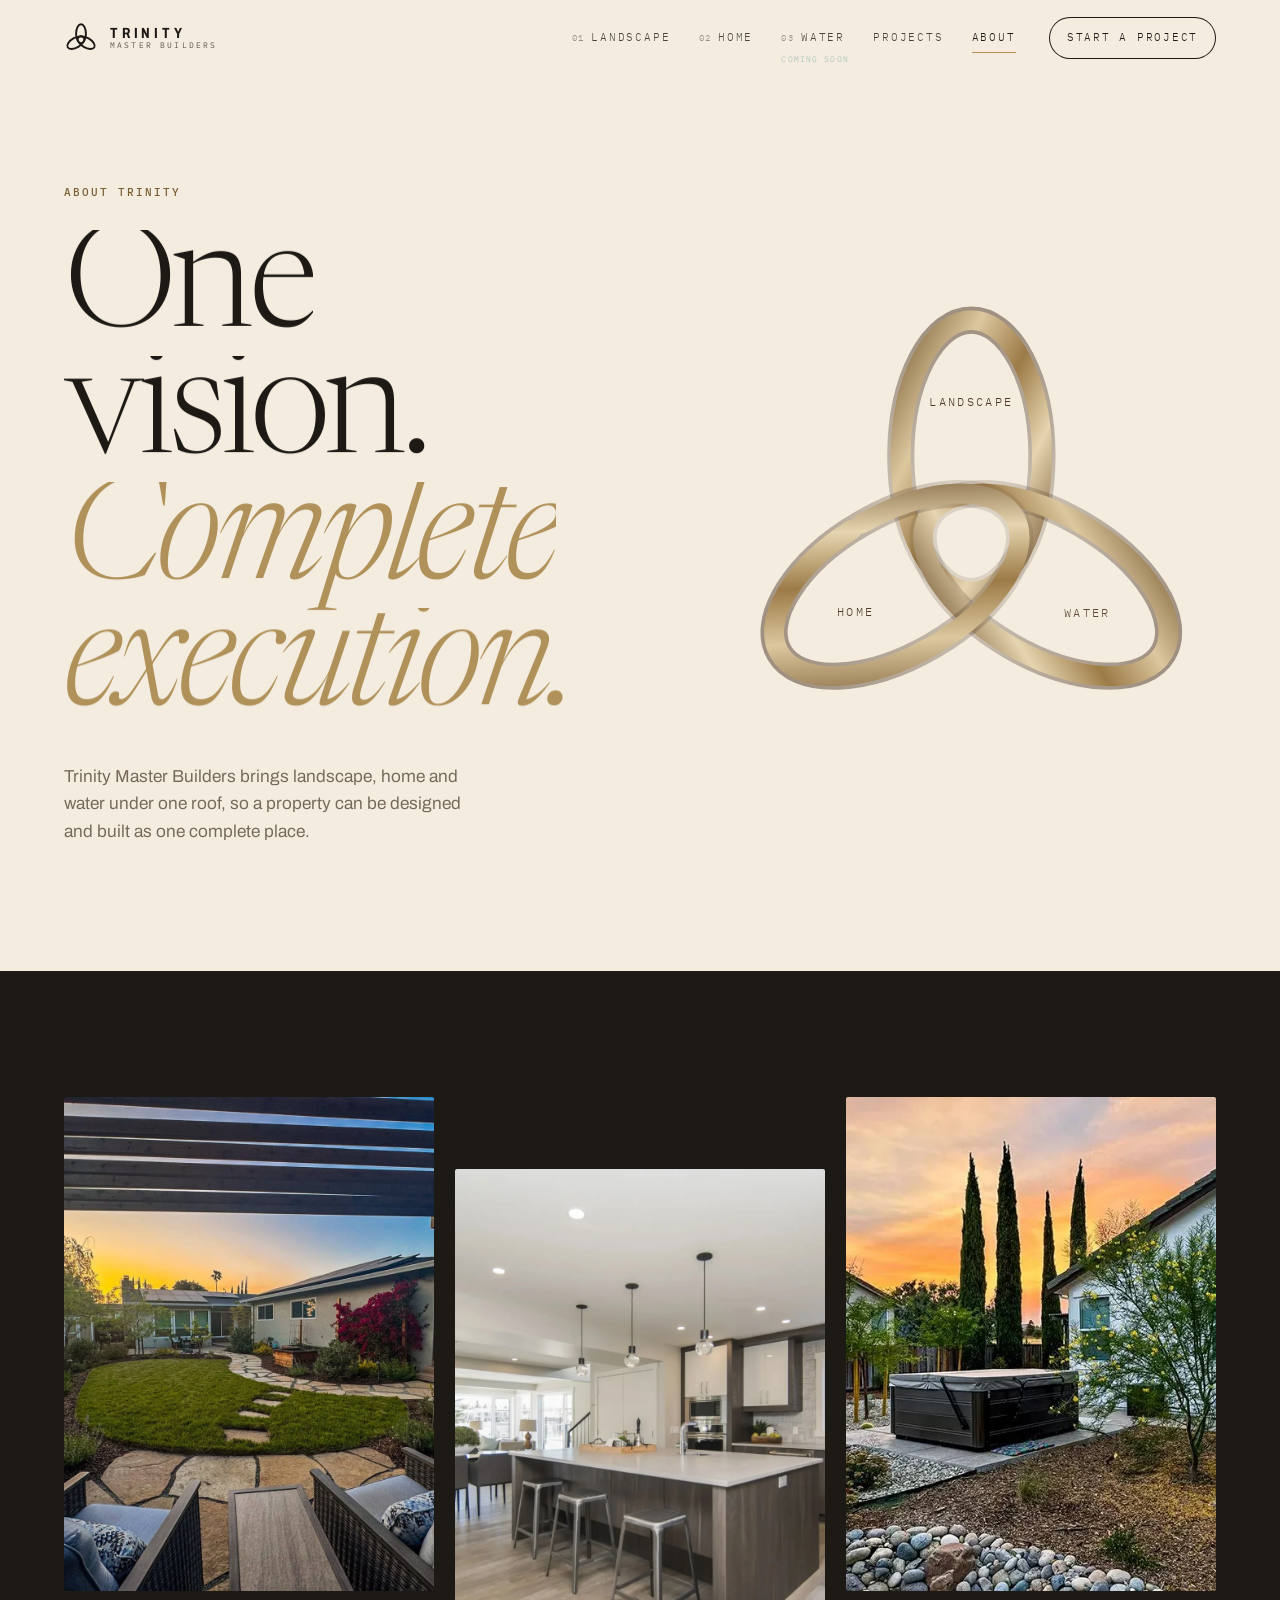
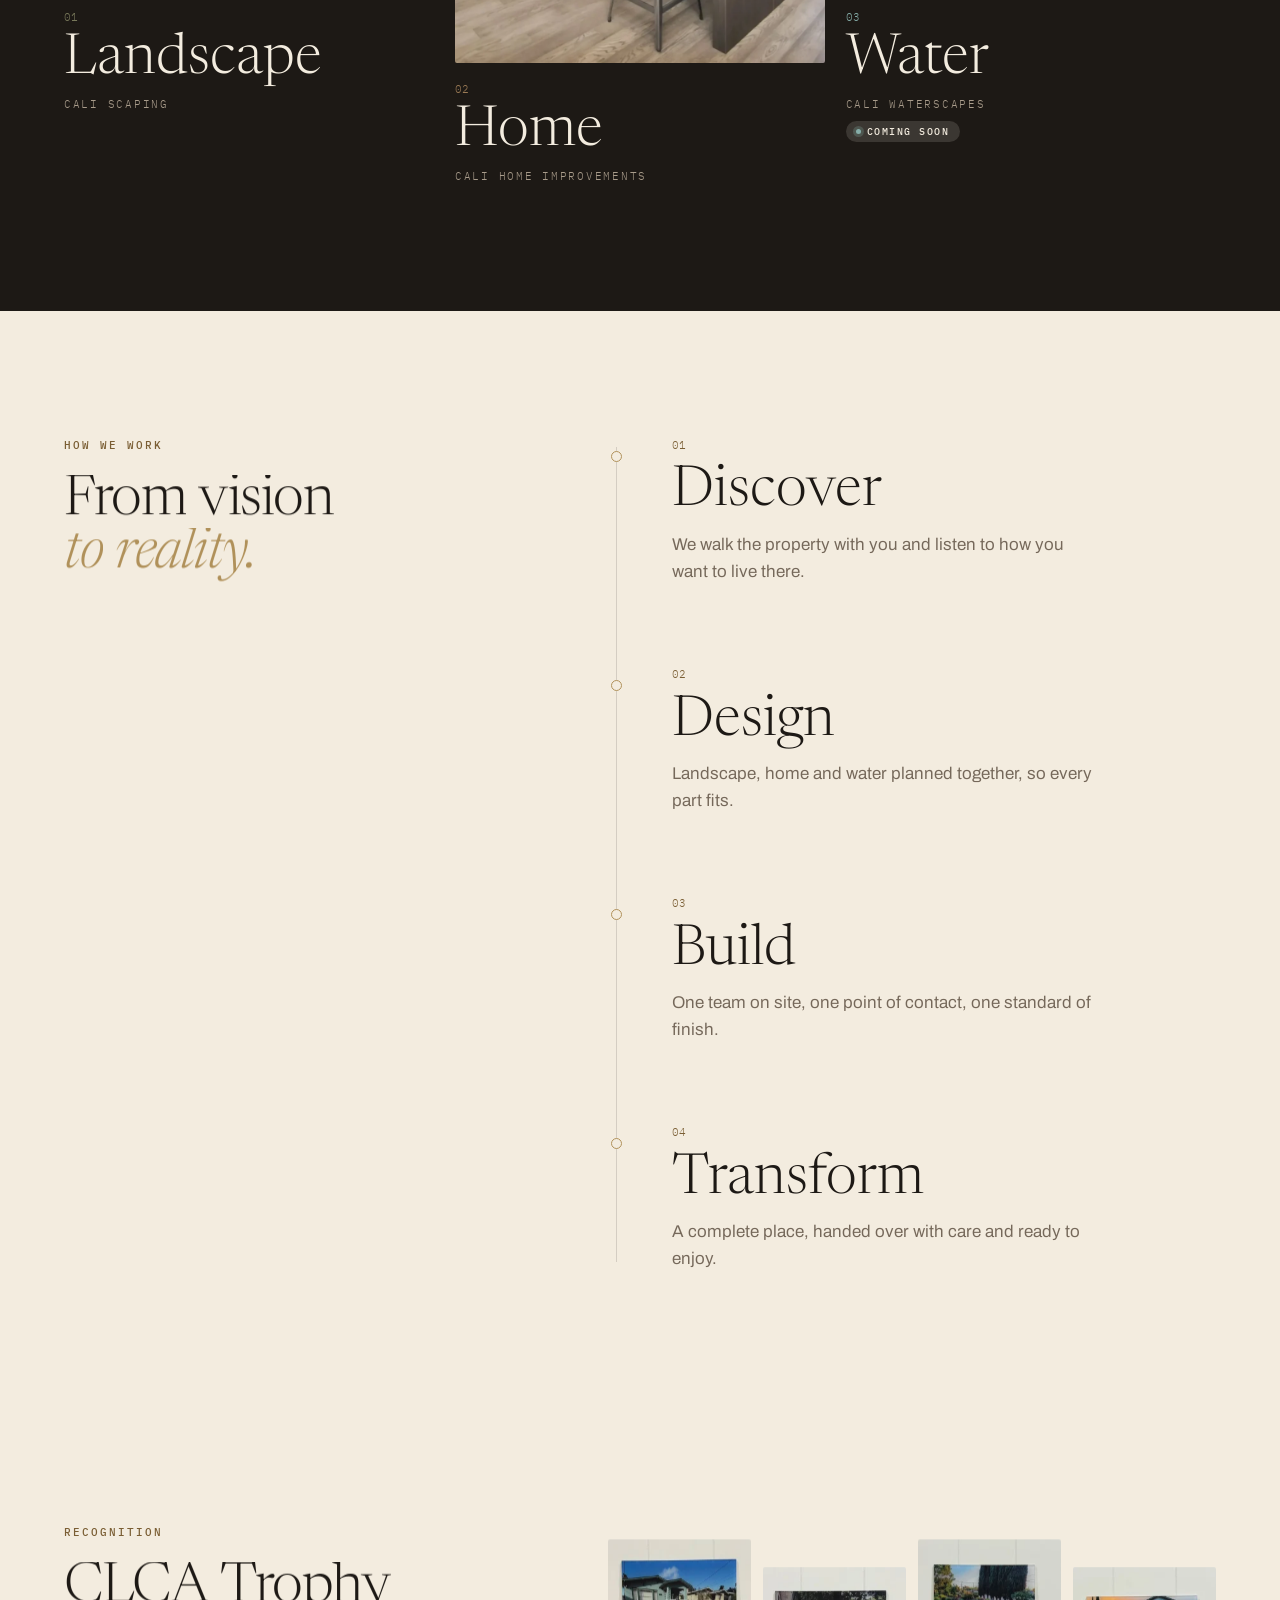
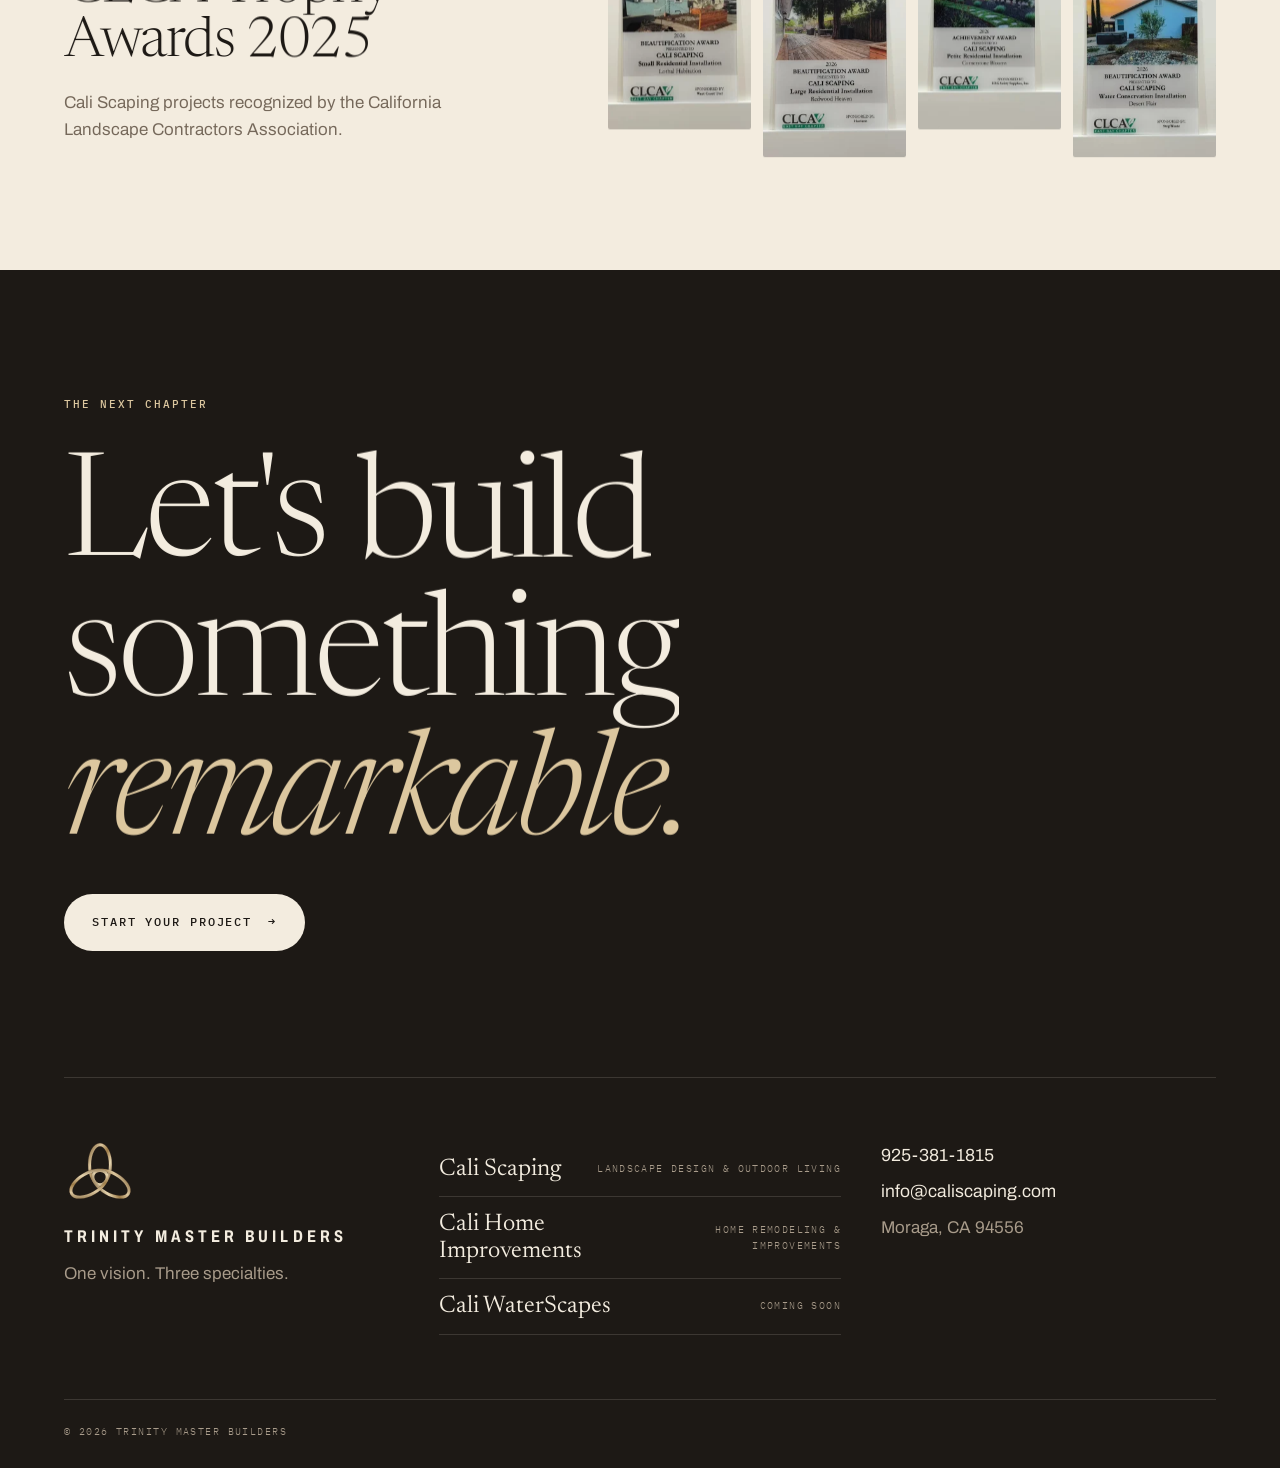
==== commit 21a8c331: "Remove WordPress API discovery links from static preview Co-Authored-By: Claude Opus 5.5 <noreply@an" ====
--- a/about/index.html
+++ b/about/index.html
@@ -12,8 +12,6 @@
 <script>(function(d){d.classList.add('js');if(matchMedia('(prefers-reduced-motion: reduce)').matches)d.classList.add('reduced');try{var w=sessionStorage.getItem('trinity-curtain');if(w!==null){d.classList.add('curtain-in');d.setAttribute('data-curtain',w);}}catch(e){}})(document.documentElement);</script>
 <link rel='dns-prefetch' href='//fonts.googleapis.com' />
 <script>window.dataLayer=window.dataLayer||[];</script>
-<link rel="alternate" title="oEmbed (JSON)" type="application/json+oembed" href="https://andcefa90.github.io/trinity-master-builders/wp-json/oembed/1.0/embed?url=http%3A%2F%2F127.0.0.1%3A9400%2Fabout%2F" />
-<link rel="alternate" title="oEmbed (XML)" type="text/xml+oembed" href="https://andcefa90.github.io/trinity-master-builders/wp-json/oembed/1.0/embed?url=http%3A%2F%2F127.0.0.1%3A9400%2Fabout%2F&#038;format=xml" />
 <meta name="description" content="">
 <meta property="og:type" content="website">
 <meta property="og:title" content="About Trinity &#8211; Trinity Master Builders">
@@ -43,7 +41,6 @@
 <script data-wp-strategy="defer" defer id="gsap-js" src="https://andcefa90.github.io/trinity-master-builders/wp-content/themes/trinity/assets/vendor/gsap.min.js?ver=3.12.5"></script>
 <script data-wp-strategy="defer" defer id="gsap-scrolltrigger-js" src="https://andcefa90.github.io/trinity-master-builders/wp-content/themes/trinity/assets/vendor/ScrollTrigger.min.js?ver=3.12.5"></script>
 <script data-wp-strategy="defer" defer id="lenis-js" src="https://andcefa90.github.io/trinity-master-builders/wp-content/themes/trinity/assets/vendor/lenis.min.js?ver=1.1.13"></script>
-<link rel="https://api.w.org/" href="https://andcefa90.github.io/trinity-master-builders/wp-json/" /><link rel="alternate" title="JSON" type="application/json" href="https://andcefa90.github.io/trinity-master-builders/wp-json/wp/v2/pages/57" /><link rel="EditURI" type="application/rsd+xml" title="RSD" href="https://andcefa90.github.io/trinity-master-builders/xmlrpc.php?rsd" />
 <link rel="canonical" href="https://andcefa90.github.io/trinity-master-builders/about/" />
 <link rel='shortlink' href='https://andcefa90.github.io/trinity-master-builders/?p=57' />
 </head>
